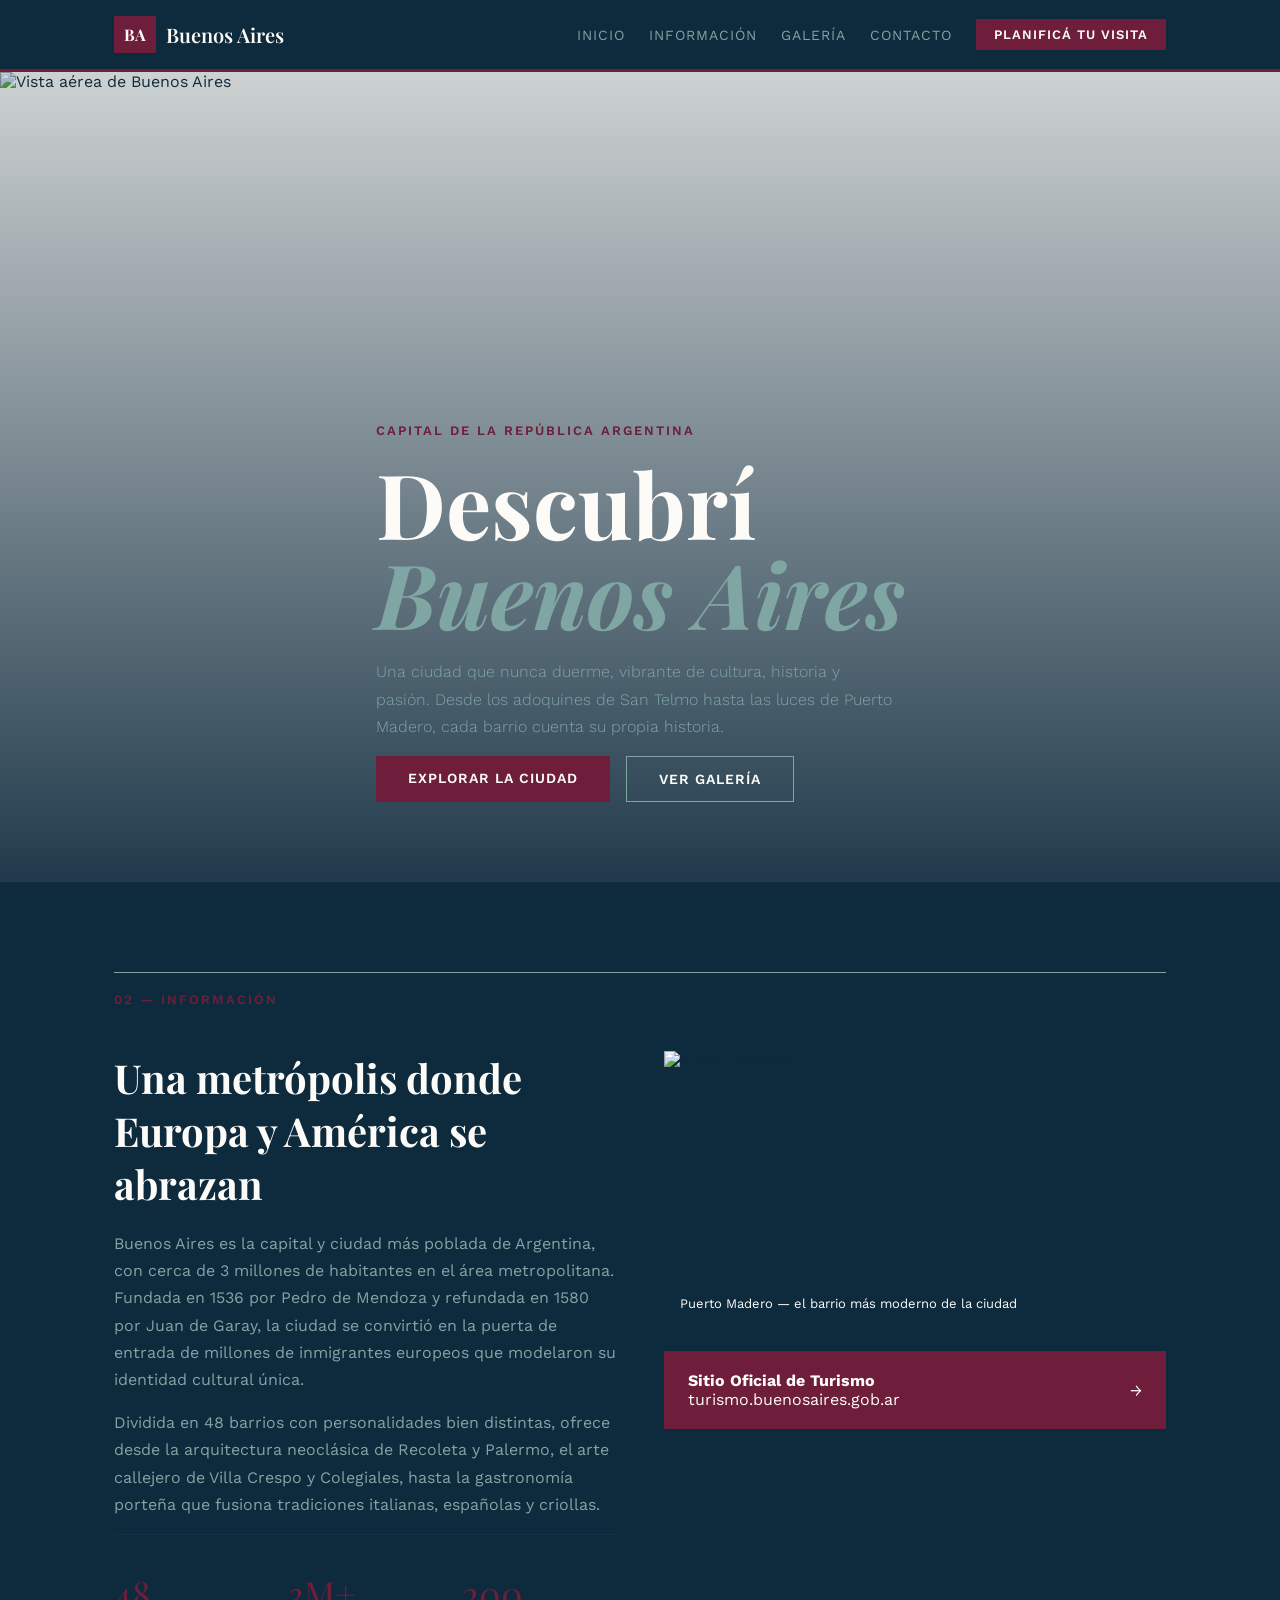
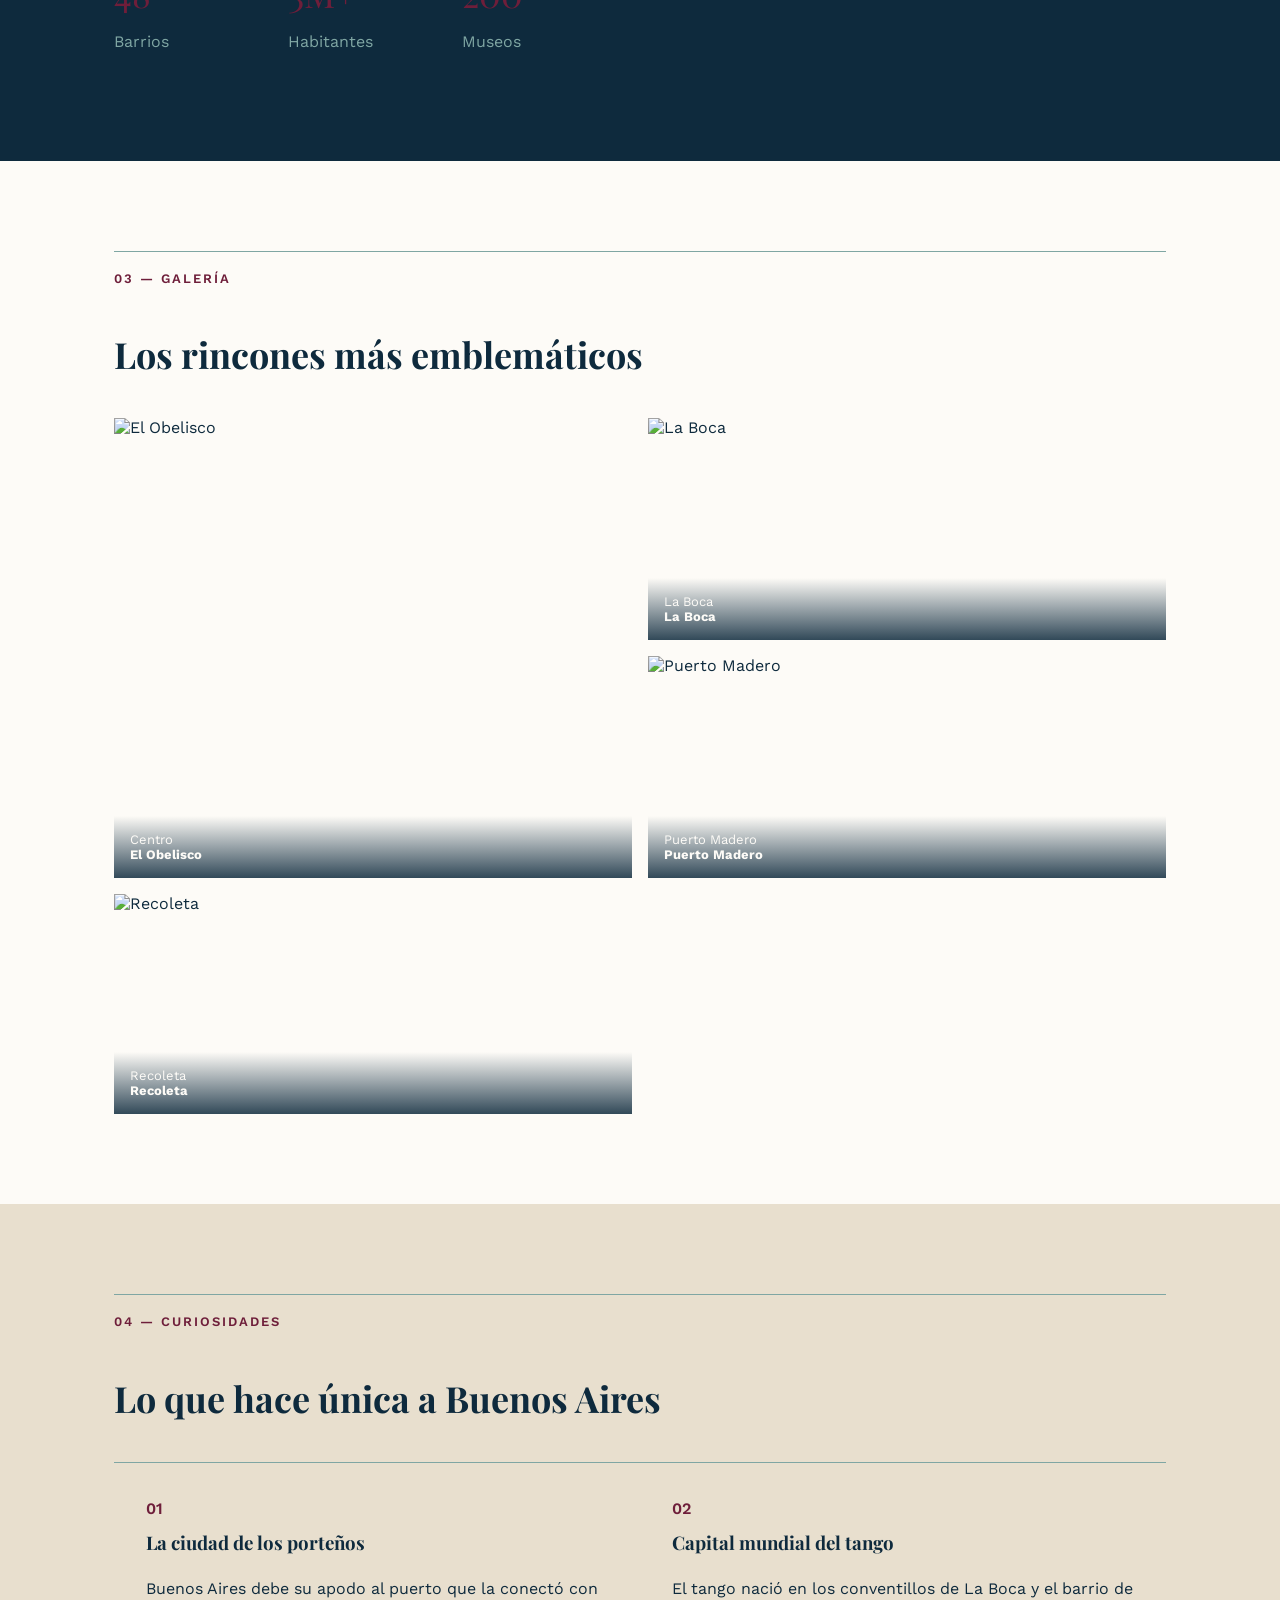
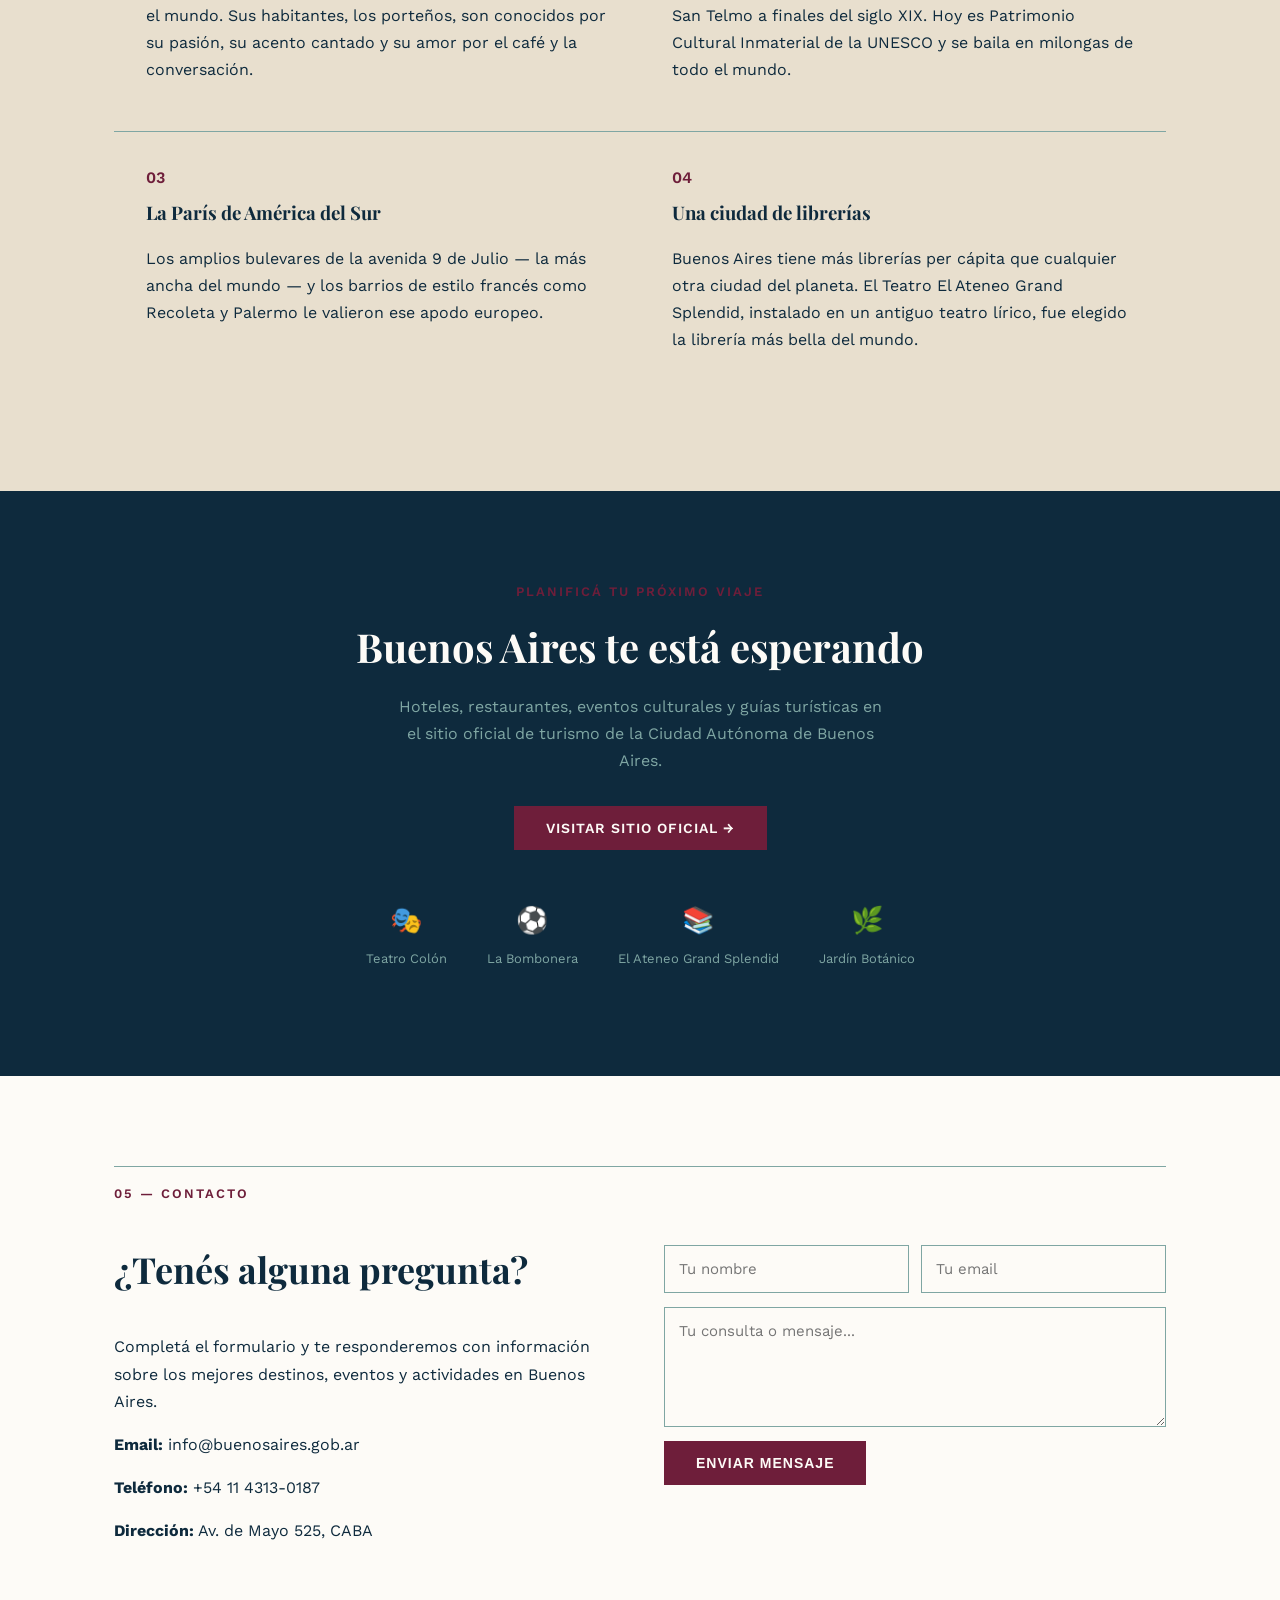
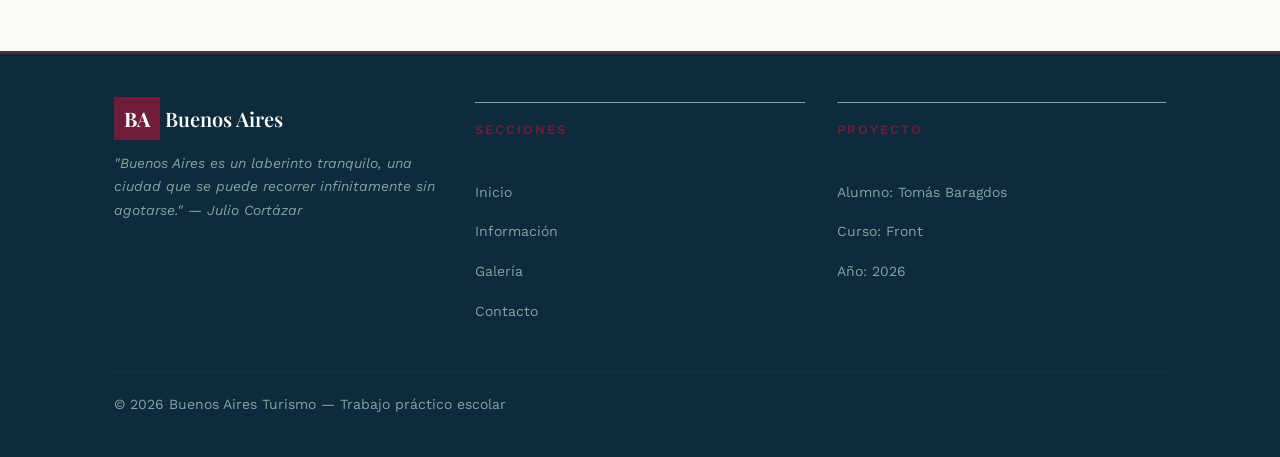
==== index.html @ 67f2b62b "Rename index (1).html to index.html" ====
<!doctype html>
<html lang="es">
<head>
  <meta charset="UTF-8" />
  <meta name="viewport" content="width=device-width, initial-scale=1.0" />
  <title>Buenos Aires - Descubrí la Capital Argentina</title>
  <link rel="stylesheet" href="styles.css" />
</head>
<body>


  <header id="inicio">
    <div class="contenedor barra">
      <a href="#inicio" class="logo">
        <span class="logo-icono">BA</span>
        <span class="logo-texto">Buenos Aires</span>
      </a>

      <nav>
        <a href="#inicio">Inicio</a>
        <a href="#informacion">Información</a>
        <a href="#galeria">Galería</a>
        <a href="#contacto">Contacto</a>
        <a href="https://turismo.buenosaires.gob.ar" target="_blank" class="boton boton-chico">Planificá tu visita</a>
      </nav>
    </div>
  </header>


  <section class="hero">
    <img src="https://images.unsplash.com/photo-1737141742481-08294fba93f8?w=1600&h=900&fit=crop&auto=format" alt="Vista aérea de Buenos Aires" class="hero-img" />
    <div class="hero-oscuro"></div>
    <div class="contenedor hero-texto">
      <p class="etiqueta">Capital de la República Argentina</p>
      <h1>Descubrí<br /><em>Buenos Aires</em></h1>
      <p class="texto-claro">Una ciudad que nunca duerme, vibrante de cultura, historia y pasión. Desde los adoquines de San Telmo hasta las luces de Puerto Madero, cada barrio cuenta su propia historia.</p>
      <div class="botones">
        <a href="#informacion" class="boton">Explorar la ciudad</a>
        <a href="#galeria" class="boton boton-borde">Ver galería</a>
      </div>
    </div>
  </section>


  <section id="informacion" class="seccion fondo-oscuro">
    <div class="contenedor">
      <p class="numero-seccion">02 — Información</p>
      <div class="columnas">
        <div>
          <h2 class="titulo-claro">Una metrópolis donde Europa y América se abrazan</h2>
          <p class="texto-claro">Buenos Aires es la capital y ciudad más poblada de Argentina, con cerca de 3 millones de habitantes en el área metropolitana. Fundada en 1536 por Pedro de Mendoza y refundada en 1580 por Juan de Garay, la ciudad se convirtió en la puerta de entrada de millones de inmigrantes europeos que modelaron su identidad cultural única.</p>
          <p class="texto-claro">Dividida en 48 barrios con personalidades bien distintas, ofrece desde la arquitectura neoclásica de Recoleta y Palermo, el arte callejero de Villa Crespo y Colegiales, hasta la gastronomía porteña que fusiona tradiciones italianas, españolas y criollas.</p>

          <div class="estadisticas">
            <div><p class="numero-grande">48</p><p class="texto-claro">Barrios</p></div>
            <div><p class="numero-grande">3M+</p><p class="texto-claro">Habitantes</p></div>
            <div><p class="numero-grande">200</p><p class="texto-claro">Museos</p></div>
          </div>
        </div>

        <div>
          <div class="foto-con-texto">
            <img src="https://images.unsplash.com/photo-1611865422861-391cf5f3ba49?w=700&h=460&fit=crop&auto=format" alt="Puerto Madero" />
            <p>Puerto Madero — el barrio más moderno de la ciudad</p>
          </div>
          <a href="https://turismo.buenosaires.gob.ar" target="_blank" class="enlace-destacado">
            <span>
              <strong>Sitio Oficial de Turismo</strong><br />
              turismo.buenosaires.gob.ar
            </span>
            <span>→</span>
          </a>
        </div>
      </div>
    </div>
  </section>


  <section id="galeria" class="seccion fondo-claro">
    <div class="contenedor">
      <p class="numero-seccion">03 — Galería</p>
      <h2 class="titulo-oscuro">Los rincones más emblemáticos</h2>

      <div class="galeria">
        <figure class="galeria-grande">
          <img src="https://images.unsplash.com/photo-1679417302631-7a8998864de6?w=600&h=400&fit=crop&auto=format" alt="El Obelisco" />
          <figcaption>Centro<br /><strong>El Obelisco</strong></figcaption>
        </figure>
        <figure>
          <img src="https://images.unsplash.com/photo-1679417302656-9b5170584526?w=600&h=400&fit=crop&auto=format" alt="La Boca" />
          <figcaption>La Boca<br /><strong>La Boca</strong></figcaption>
        </figure>
        <figure>
          <img src="https://images.unsplash.com/photo-1611865422861-391cf5f3ba49?w=600&h=400&fit=crop&auto=format" alt="Puerto Madero" />
          <figcaption>Puerto Madero<br /><strong>Puerto Madero</strong></figcaption>
        </figure>
        <figure>
          <img src="https://images.unsplash.com/photo-1612311081356-154a3a7b0018?w=600&h=400&fit=crop&auto=format" alt="Recoleta" />
          <figcaption>Recoleta<br /><strong>Recoleta</strong></figcaption>
        </figure>
      </div>
    </div>
  </section>


  <section class="seccion fondo-card">
    <div class="contenedor">
      <p class="numero-seccion">04 — Curiosidades</p>
      <h2 class="titulo-oscuro">Lo que hace única a Buenos Aires</h2>

      <div class="curiosidades">
        <div class="curiosidad">
          <p class="numero-chico">01</p>
          <h3>La ciudad de los porteños</h3>
          <p>Buenos Aires debe su apodo al puerto que la conectó con el mundo. Sus habitantes, los porteños, son conocidos por su pasión, su acento cantado y su amor por el café y la conversación.</p>
        </div>
        <div class="curiosidad">
          <p class="numero-chico">02</p>
          <h3>Capital mundial del tango</h3>
          <p>El tango nació en los conventillos de La Boca y el barrio de San Telmo a finales del siglo XIX. Hoy es Patrimonio Cultural Inmaterial de la UNESCO y se baila en milongas de todo el mundo.</p>
        </div>
        <div class="curiosidad">
          <p class="numero-chico">03</p>
          <h3>La París de América del Sur</h3>
          <p>Los amplios bulevares de la avenida 9 de Julio — la más ancha del mundo — y los barrios de estilo francés como Recoleta y Palermo le valieron ese apodo europeo.</p>
        </div>
        <div class="curiosidad">
          <p class="numero-chico">04</p>
          <h3>Una ciudad de librerías</h3>
          <p>Buenos Aires tiene más librerías per cápita que cualquier otra ciudad del planeta. El Teatro El Ateneo Grand Splendid, instalado en un antiguo teatro lírico, fue elegido la librería más bella del mundo.</p>
        </div>
      </div>
    </div>
  </section>


  <section class="seccion fondo-oscuro centrado">
    <div class="contenedor">
      <p class="etiqueta">Planificá tu próximo viaje</p>
      <h2 class="titulo-claro">Buenos Aires te está esperando</h2>
      <p class="texto-claro">Hoteles, restaurantes, eventos culturales y guías turísticas en el sitio oficial de turismo de la Ciudad Autónoma de Buenos Aires.</p>
      <a href="https://turismo.buenosaires.gob.ar" target="_blank" class="boton">Visitar sitio oficial →</a>

      <div class="lugares">
        <div><p>🎭</p><p>Teatro Colón</p></div>
        <div><p>⚽</p><p>La Bombonera</p></div>
        <div><p>📚</p><p>El Ateneo Grand Splendid</p></div>
        <div><p>🌿</p><p>Jardín Botánico</p></div>
      </div>
    </div>
  </section>


  <section id="contacto" class="seccion fondo-claro">
    <div class="contenedor">
      <p class="numero-seccion">05 — Contacto</p>
      <div class="columnas">
        <div>
          <h2 class="titulo-oscuro">¿Tenés alguna pregunta?</h2>
          <p>Completá el formulario y te responderemos con información sobre los mejores destinos, eventos y actividades en Buenos Aires.</p>
          <p><strong>Email:</strong> info@buenosaires.gob.ar</p>
          <p><strong>Teléfono:</strong> +54 11 4313-0187</p>
          <p><strong>Dirección:</strong> Av. de Mayo 525, CABA</p>
        </div>

        <form>
          <div class="form-fila">
            <input type="text" placeholder="Tu nombre" required />
            <input type="email" placeholder="Tu email" required />
          </div>
          <textarea placeholder="Tu consulta o mensaje..." rows="5" required></textarea>
          <button type="submit" class="boton">Enviar mensaje</button>
        </form>
      </div>
    </div>
  </section>


  <footer>
    <div class="contenedor">
      <div class="columnas-3">
        <div>
          <p class="logo-texto"><span class="logo-icono">BA</span> Buenos Aires</p>
          <p class="texto-claro"><em>"Buenos Aires es un laberinto tranquilo, una ciudad que se puede recorrer infinitamente sin agotarse." — Julio Cortázar</em></p>
        </div>
        <div>
          <p class="numero-seccion">Secciones</p>
          <p><a href="#inicio">Inicio</a></p>
          <p><a href="#informacion">Información</a></p>
          <p><a href="#galeria">Galería</a></p>
          <p><a href="#contacto">Contacto</a></p>
        </div>
        <div>
          <p class="numero-seccion">Proyecto</p>
          <p class="texto-claro">Alumno: Tomás Baragdos</p>
          <p class="texto-claro">Curso: Front</p>
          <p class="texto-claro">Año: 2026</p>
        </div>
      </div>
      <hr />
      <p class="texto-claro">© 2026 Buenos Aires Turismo — Trabajo práctico escolar</p>
    </div>
  </footer>

</body>
</html>
---- styles.css ----
@import url('https://fonts.googleapis.com/css2?family=Playfair+Display:ital,wght@0,700;0,900;1,400&family=Work+Sans:wght@400;500;600&display=swap');

/* colores del sitio */
:root {
  --azul: #0E2A3D;
  --vino: #6E1E3A;
  --verde: #7FA6A3;
  --crema: #FDFBF7;
  --card: #E8DFCE;
}

* { box-sizing: border-box; }

body {
  margin: 0;
  font-family: 'Work Sans', sans-serif;
  background: var(--crema);
  color: var(--azul);
}

h1, h2, h3 {
  font-family: 'Playfair Display', serif;
  margin: 0 0 20px;
}

p { line-height: 1.7; margin: 0 0 16px; }

a { text-decoration: none; color: inherit; }

img { max-width: 100%; display: block; }

.contenedor {
  max-width: 1100px;
  margin: 0 auto;
  padding: 0 24px;
}

/* textos reutilizables */
.texto-claro { color: var(--verde); }
.titulo-claro { color: var(--crema); font-size: 40px; }
.titulo-oscuro { color: var(--azul); font-size: 36px; margin-bottom: 40px; }
.etiqueta {
  color: var(--vino);
  text-transform: uppercase;
  letter-spacing: 2px;
  font-size: 13px;
  font-weight: 600;
}
.numero-seccion {
  color: var(--vino);
  text-transform: uppercase;
  letter-spacing: 2px;
  font-size: 13px;
  font-weight: 600;
  border-top: 1px solid var(--verde);
  padding-top: 16px;
  margin-bottom: 40px;
}

/* botones */
.boton {
  display: inline-block;
  background: var(--vino);
  color: var(--crema);
  padding: 14px 32px;
  text-transform: uppercase;
  letter-spacing: 1px;
  font-size: 14px;
  font-weight: 600;
  border: none;
  cursor: pointer;
}
.boton:hover { background: #521630; }
.boton-borde {
  background: transparent;
  border: 1px solid var(--verde);
}
.boton-chico { padding: 8px 18px; font-size: 13px; }

/* encabezado */
header {
  background: var(--azul);
  border-bottom: 3px solid var(--vino);
  position: sticky;
  top: 0;
  z-index: 100;
}
.barra {
  display: flex;
  align-items: center;
  justify-content: space-between;
  padding: 16px 24px;
  flex-wrap: wrap;
  gap: 12px;
}
.logo { display: flex; align-items: center; gap: 10px; }
.logo-icono {
  background: var(--vino);
  color: var(--crema);
  font-family: 'Playfair Display', serif;
  font-weight: 700;
  padding: 8px 10px;
}
.logo-texto {
  color: var(--crema);
  font-family: 'Playfair Display', serif;
  font-size: 20px;
  font-weight: 600;
}
nav {
  display: flex;
  align-items: center;
  gap: 24px;
  flex-wrap: wrap;
}
nav a {
  color: var(--verde);
  text-transform: uppercase;
  font-size: 14px;
  letter-spacing: 1px;
}
nav a:hover { color: var(--crema); }

/* portada */
.hero {
  position: relative;
  min-height: 90vh;
  display: flex;
  align-items: flex-end;
  overflow: hidden;
}
.hero-img {
  position: absolute;
  inset: 0;
  width: 100%;
  height: 100%;
  object-fit: cover;
}
.hero-oscuro {
  position: absolute;
  inset: 0;
  background: linear-gradient(to top, rgba(14,42,61,0.92), rgba(14,42,61,0.2));
}
.hero-texto {
  position: relative;
  padding: 120px 24px 80px;
}
.hero-texto h1 {
  color: var(--crema);
  font-size: clamp(44px, 8vw, 90px);
  line-height: 1;
}
.hero-texto em { color: var(--verde); font-style: italic; }
.hero-texto .texto-claro { max-width: 520px; font-weight: 300; }
.botones { display: flex; gap: 16px; flex-wrap: wrap; }

/* secciones generales */
.seccion { padding: 90px 0; }
.fondo-oscuro { background: var(--azul); }
.fondo-claro { background: var(--crema); }
.fondo-card { background: var(--card); }
.centrado { text-align: center; }
.centrado .texto-claro { max-width: 500px; margin: 0 auto 32px; }

.columnas {
  display: grid;
  grid-template-columns: 1fr;
  gap: 48px;
}
.columnas-3 {
  display: grid;
  grid-template-columns: 1fr;
  gap: 32px;
  margin-bottom: 32px;
}
@media (min-width: 768px) {
  .columnas { grid-template-columns: 1fr 1fr; }
  .columnas-3 { grid-template-columns: 1fr 1fr 1fr; }
}

/* información */
.estadisticas {
  display: grid;
  grid-template-columns: repeat(3, 1fr);
  gap: 20px;
  border-top: 1px solid #163248;
  padding-top: 28px;
}
.numero-grande {
  font-family: 'Playfair Display', serif;
  color: var(--vino);
  font-size: 36px;
  margin-bottom: 4px;
}
.foto-con-texto { position: relative; margin-bottom: 20px; }
.foto-con-texto img { width: 100%; height: 280px; object-fit: cover; }
.foto-con-texto p {
  position: absolute;
  bottom: 0; left: 0; right: 0;
  margin: 0;
  padding: 16px;
  color: var(--crema);
  background: linear-gradient(to top, rgba(14,42,61,0.9), transparent);
  font-size: 13px;
}
.enlace-destacado {
  display: flex;
  justify-content: space-between;
  align-items: center;
  background: var(--vino);
  color: var(--crema);
  padding: 20px 24px;
}
.enlace-destacado:hover { background: #521630; }

/* galería */
.galeria {
  display: grid;
  grid-template-columns: 1fr;
  gap: 16px;
}
@media (min-width: 768px) {
  .galeria { grid-template-columns: 1fr 1fr; }
}
.galeria figure {
  position: relative;
  margin: 0;
  overflow: hidden;
}
.galeria img { width: 100%; height: 220px; object-fit: cover; }
.galeria-grande { grid-row: span 2; }
.galeria-grande img { height: 100%; min-height: 460px; }
.galeria figcaption {
  position: absolute;
  bottom: 0; left: 0; right: 0;
  padding: 16px;
  color: var(--crema);
  background: linear-gradient(to top, rgba(14,42,61,0.85), transparent);
  font-size: 13px;
}

/* curiosidades */
.curiosidades {
  display: grid;
  grid-template-columns: 1fr;
}
@media (min-width: 768px) {
  .curiosidades { grid-template-columns: 1fr 1fr; }
}
.curiosidad {
  padding: 32px;
  border-top: 1px solid var(--verde);
}
.curiosidad:hover { background: #ddd5c2; }
.numero-chico { color: var(--vino); font-weight: 600; margin-bottom: 8px; }

/* cta lugares */
.lugares {
  display: flex;
  justify-content: center;
  gap: 40px;
  flex-wrap: wrap;
  margin-top: 48px;
}
.lugares p:first-child { font-size: 26px; margin-bottom: 6px; }
.lugares p:last-child { color: var(--verde); font-size: 13px; }

/* contacto */
form { display: flex; flex-direction: column; gap: 14px; }
.form-fila { display: grid; grid-template-columns: 1fr 1fr; gap: 12px; }
input, textarea {
  padding: 14px;
  border: 1px solid var(--verde);
  background: transparent;
  font-family: inherit;
  font-size: 15px;
  color: var(--azul);
}
form .boton { align-self: flex-start; }

/* pie de página */
footer {
  background: var(--azul);
  border-top: 3px solid var(--vino);
  padding: 48px 0 24px;
}
footer p, footer a { color: var(--verde); font-size: 14px; }
footer a:hover { color: var(--crema); }
footer hr { border: none; border-top: 1px solid #163248; margin-bottom: 20px; }
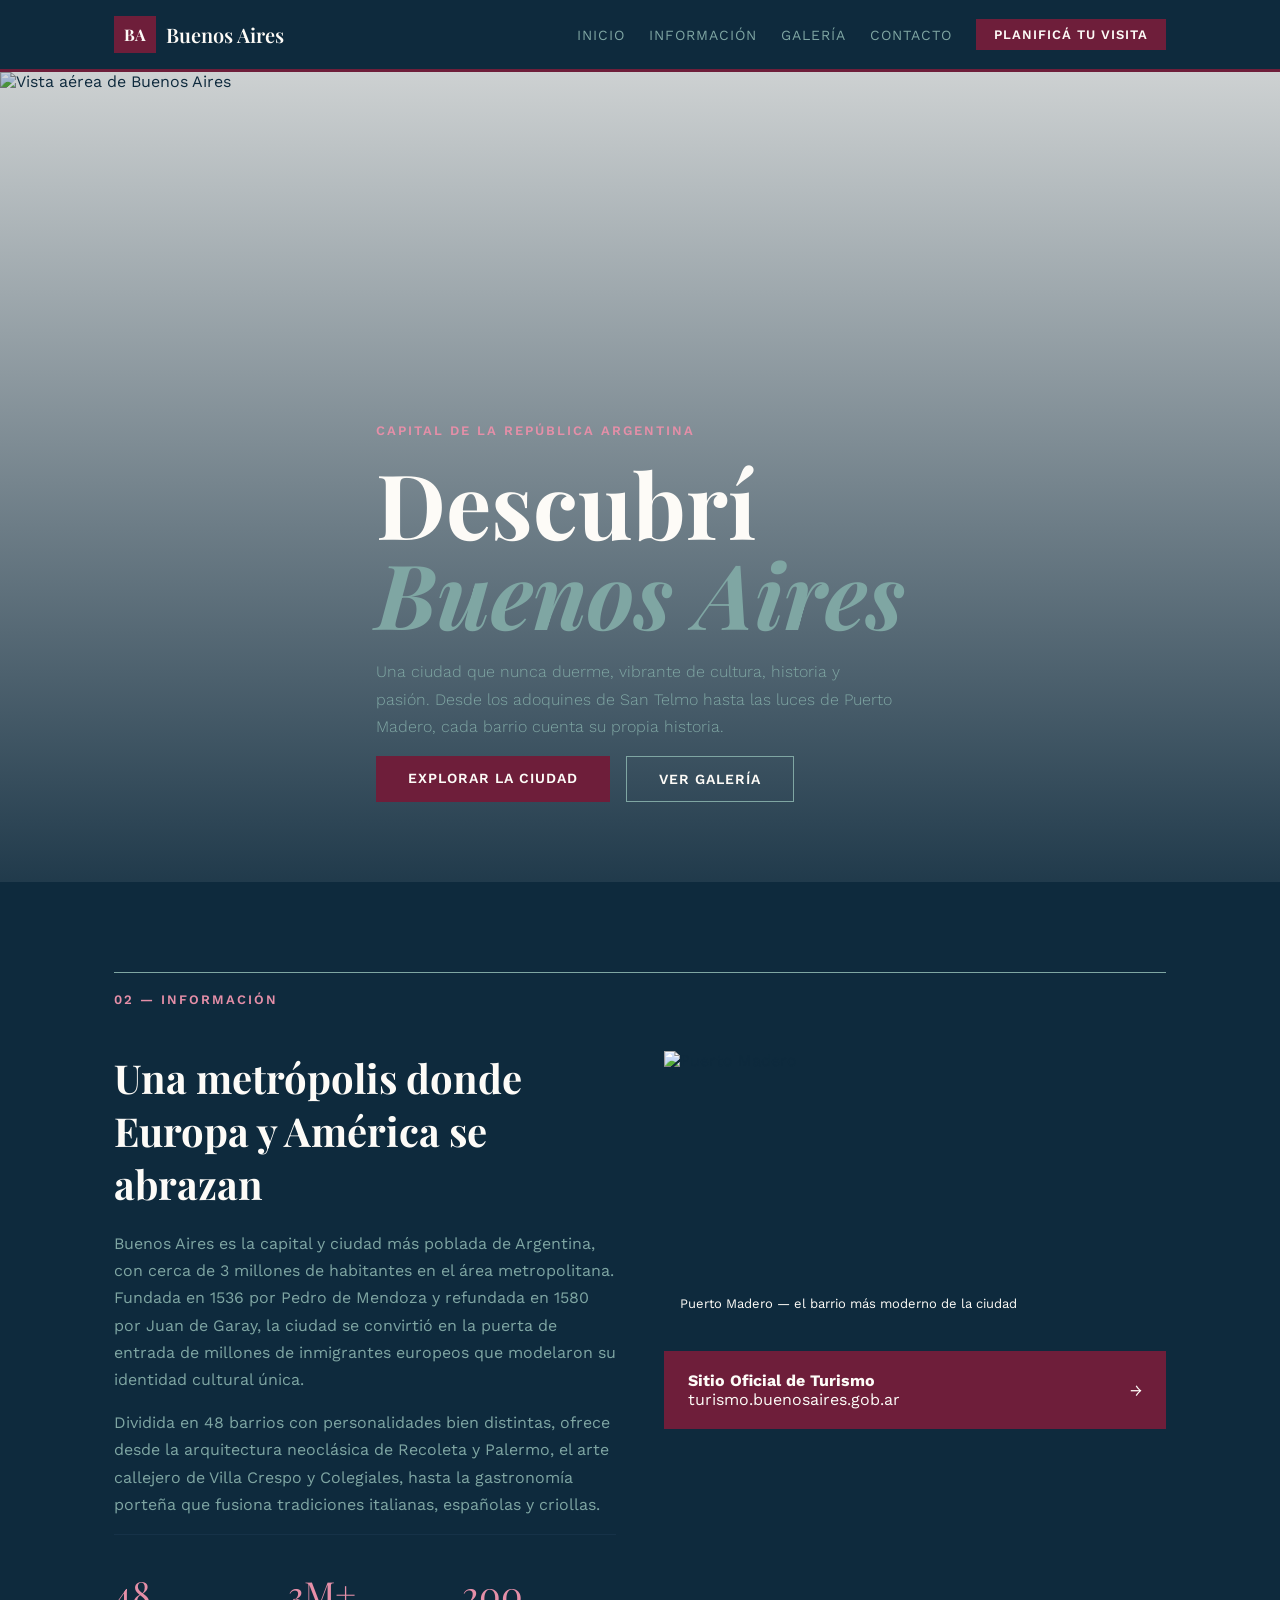
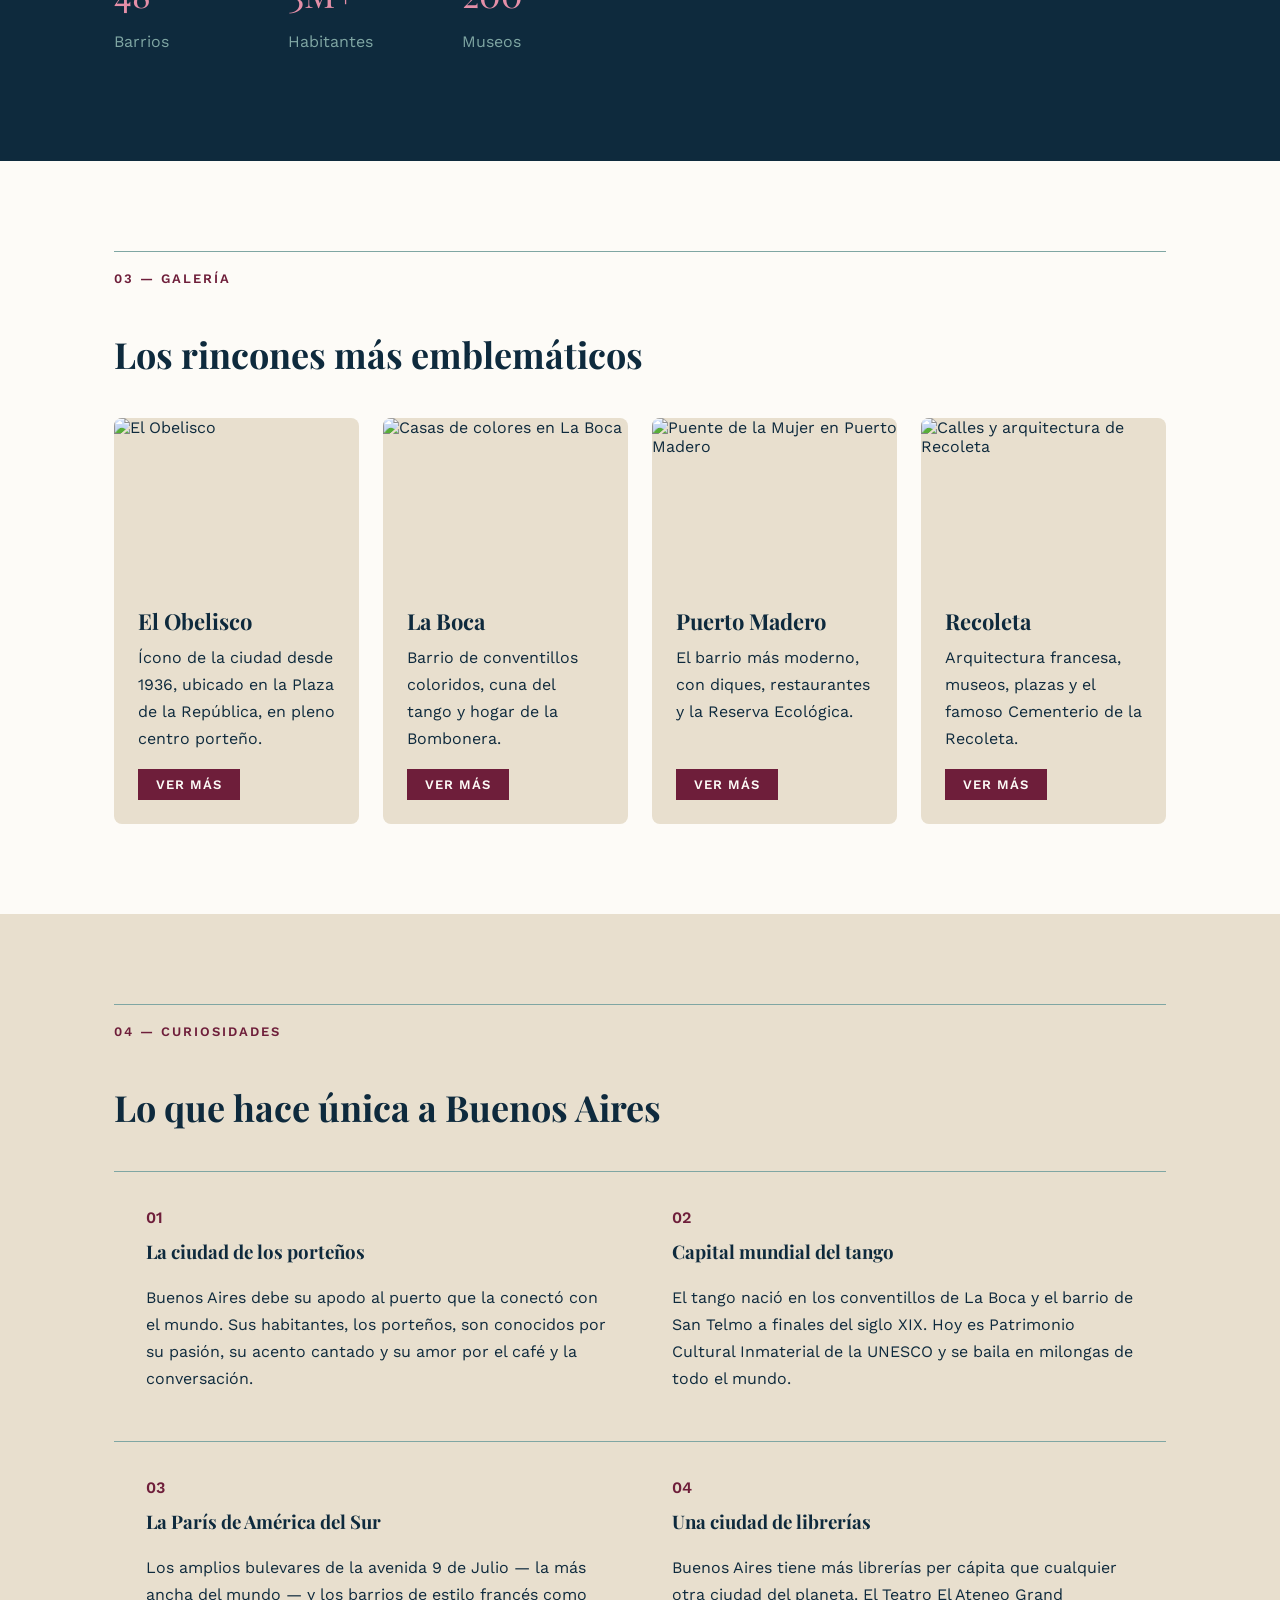
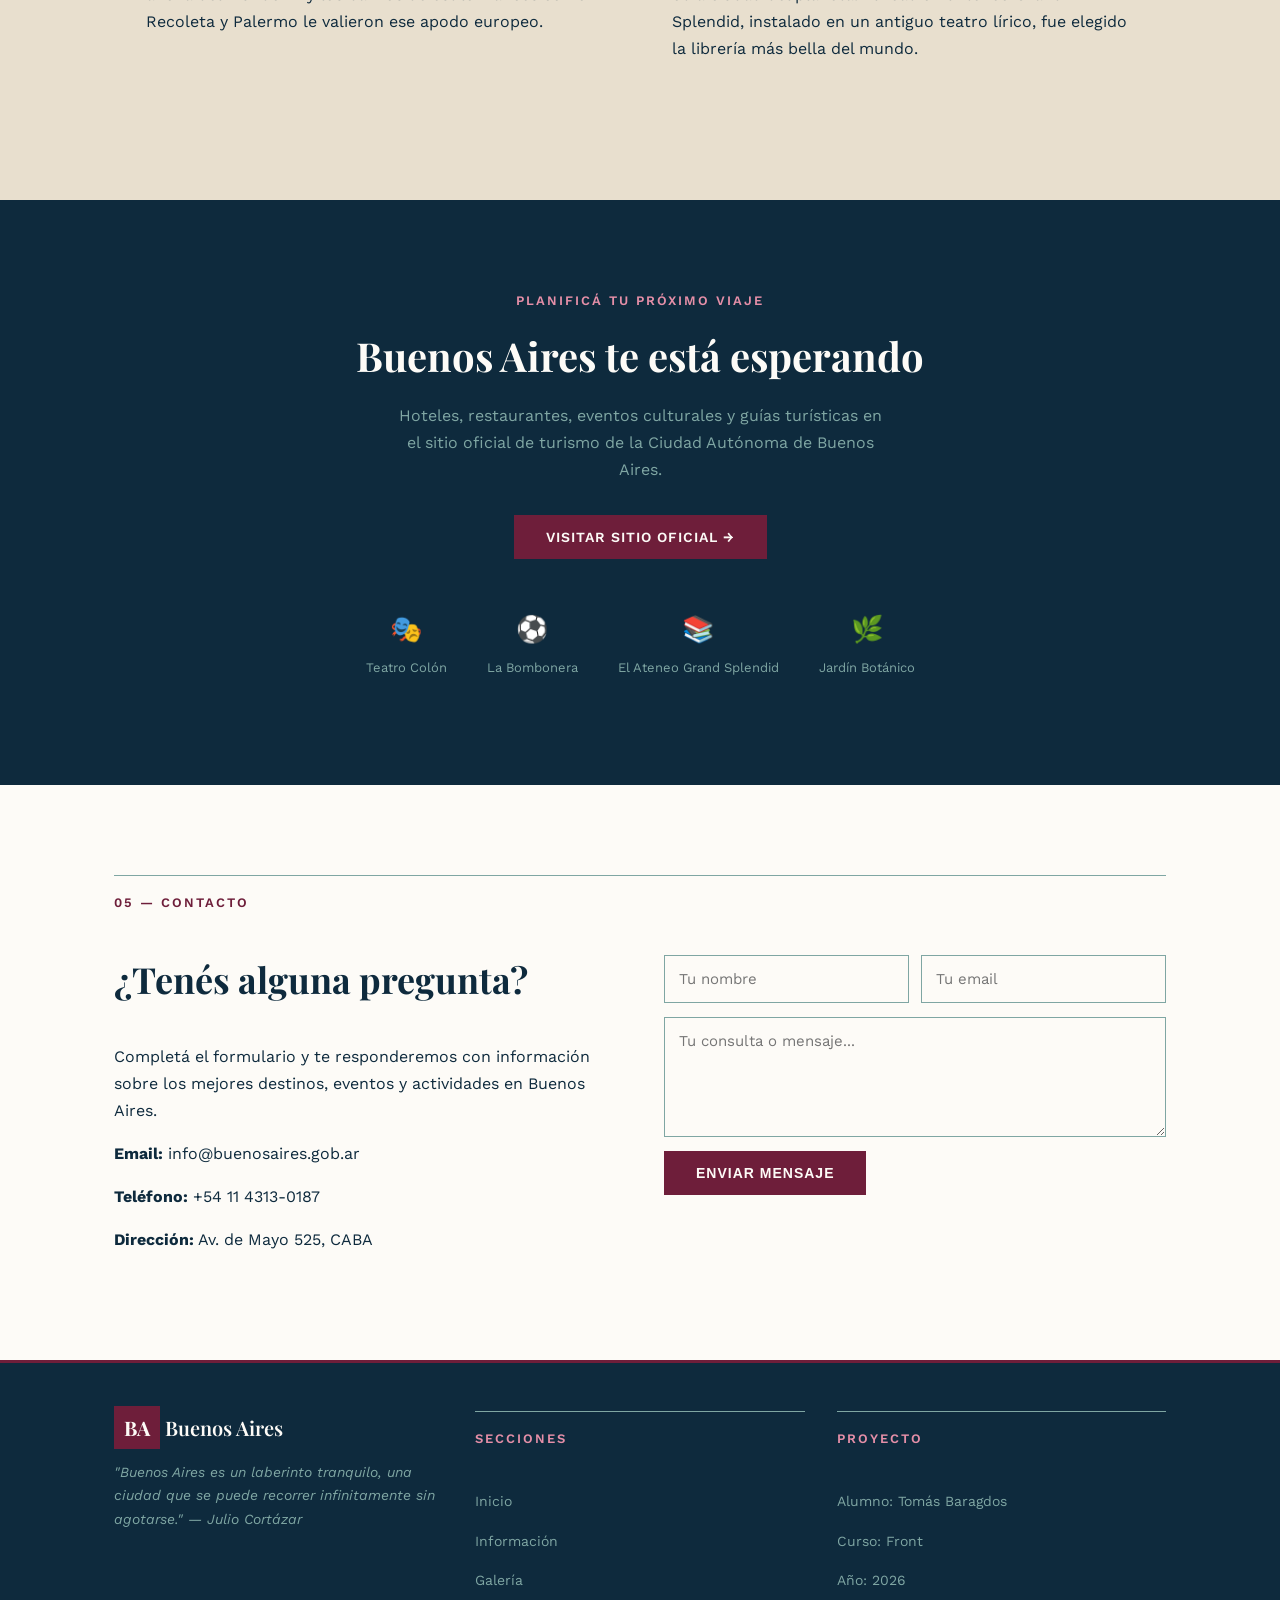
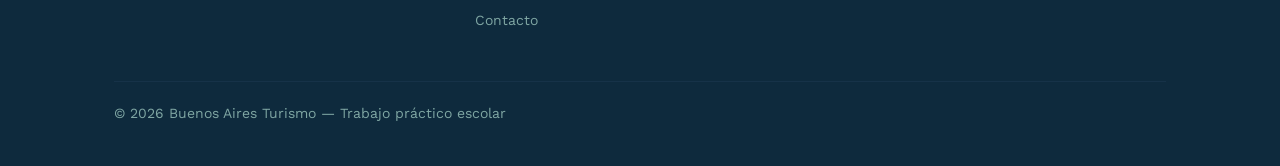
==== commit 49d57805: "Add complete cards, CSS variables and contrast fixes Co-authored-by: Copilot <223556219+Copilot@user" ====
--- a/index.html
+++ b/index.html
@@ -81,23 +81,39 @@
       <p class="numero-seccion">03 — Galería</p>
       <h2 class="titulo-oscuro">Los rincones más emblemáticos</h2>
 
-      <div class="galeria">
-        <figure class="galeria-grande">
-          <img src="https://images.unsplash.com/photo-1679417302631-7a8998864de6?w=600&h=400&fit=crop&auto=format" alt="El Obelisco" />
-          <figcaption>Centro<br /><strong>El Obelisco</strong></figcaption>
-        </figure>
-        <figure>
-          <img src="https://images.unsplash.com/photo-1679417302656-9b5170584526?w=600&h=400&fit=crop&auto=format" alt="La Boca" />
-          <figcaption>La Boca<br /><strong>La Boca</strong></figcaption>
-        </figure>
-        <figure>
-          <img src="https://images.unsplash.com/photo-1611865422861-391cf5f3ba49?w=600&h=400&fit=crop&auto=format" alt="Puerto Madero" />
-          <figcaption>Puerto Madero<br /><strong>Puerto Madero</strong></figcaption>
-        </figure>
-        <figure>
-          <img src="https://images.unsplash.com/photo-1612311081356-154a3a7b0018?w=600&h=400&fit=crop&auto=format" alt="Recoleta" />
-          <figcaption>Recoleta<br /><strong>Recoleta</strong></figcaption>
-        </figure>
+      <div class="tarjetas">
+        <article class="tarjeta">
+          <img src="https://images.unsplash.com/photo-1679417302631-7a8998864de6?w=600&h=400&fit=crop&auto=format" alt="El Obelisco" class="tarjeta-img" />
+          <div class="tarjeta-cuerpo">
+            <h3>El Obelisco</h3>
+            <p>Ícono de la ciudad desde 1936, ubicado en la Plaza de la República, en pleno centro porteño.</p>
+            <a href="https://turismo.buenosaires.gob.ar" target="_blank" rel="noopener" class="boton boton-chico">Ver más</a>
+          </div>
+        </article>
+        <article class="tarjeta">
+          <img src="https://images.unsplash.com/photo-1679417302656-9b5170584526?w=600&h=400&fit=crop&auto=format" alt="Casas de colores en La Boca" class="tarjeta-img" />
+          <div class="tarjeta-cuerpo">
+            <h3>La Boca</h3>
+            <p>Barrio de conventillos coloridos, cuna del tango y hogar de la Bombonera.</p>
+            <a href="https://turismo.buenosaires.gob.ar" target="_blank" rel="noopener" class="boton boton-chico">Ver más</a>
+          </div>
+        </article>
+        <article class="tarjeta">
+          <img src="https://images.unsplash.com/photo-1611865422861-391cf5f3ba49?w=600&h=400&fit=crop&auto=format" alt="Puente de la Mujer en Puerto Madero" class="tarjeta-img" />
+          <div class="tarjeta-cuerpo">
+            <h3>Puerto Madero</h3>
+            <p>El barrio más moderno, con diques, restaurantes y la Reserva Ecológica.</p>
+            <a href="https://turismo.buenosaires.gob.ar" target="_blank" rel="noopener" class="boton boton-chico">Ver más</a>
+          </div>
+        </article>
+        <article class="tarjeta">
+          <img src="https://images.unsplash.com/photo-1612311081356-154a3a7b0018?w=600&h=400&fit=crop&auto=format" alt="Calles y arquitectura de Recoleta" class="tarjeta-img" />
+          <div class="tarjeta-cuerpo">
+            <h3>Recoleta</h3>
+            <p>Arquitectura francesa, museos, plazas y el famoso Cementerio de la Recoleta.</p>
+            <a href="https://turismo.buenosaires.gob.ar" target="_blank" rel="noopener" class="boton boton-chico">Ver más</a>
+          </div>
+        </article>
       </div>
     </div>
   </section>
--- a/styles.css
+++ b/styles.css
@@ -7,19 +7,31 @@
   --verde: #7FA6A3;
   --crema: #FDFBF7;
   --card: #E8DFCE;
+  --vino-oscuro: #521630;
+  --acento-claro: #E58FA8; /* vino legible sobre fondo azul */
+  --borde-oscuro: #163248;
+
+  --fuente-titulo: 'Playfair Display', serif;
+  --fuente-texto: 'Work Sans', sans-serif;
+
+  --espacio-s: 8px;
+  --espacio-m: 16px;
+  --espacio-l: 24px;
+  --espacio-xl: 48px;
+  --radio: 8px;
 }
 
 * { box-sizing: border-box; }
 
 body {
   margin: 0;
-  font-family: 'Work Sans', sans-serif;
+  font-family: var(--fuente-texto);
   background: var(--crema);
   color: var(--azul);
 }
 
 h1, h2, h3 {
-  font-family: 'Playfair Display', serif;
+  font-family: var(--fuente-titulo);
   margin: 0 0 20px;
 }
 
@@ -32,7 +44,7 @@
 .contenedor {
   max-width: 1100px;
   margin: 0 auto;
-  padding: 0 24px;
+  padding: 0 var(--espacio-l);
 }
 
 /* textos reutilizables */
@@ -57,6 +69,12 @@
   margin-bottom: 40px;
 }
 
+.fondo-oscuro .numero-seccion,
+.fondo-oscuro .etiqueta,
+.fondo-oscuro .numero-grande,
+footer .numero-seccion { color: var(--acento-claro); }
+.hero-texto .etiqueta { color: var(--acento-claro); }
+
 /* botones */
 .boton {
   display: inline-block;
@@ -70,7 +88,8 @@
   border: none;
   cursor: pointer;
 }
-.boton:hover { background: #521630; }
+.boton { transition: background 0.2s, transform 0.2s; }
+.boton:hover { background: var(--vino-oscuro); transform: translateY(-2px); }
 .boton-borde {
   background: transparent;
   border: 1px solid var(--verde);
@@ -97,13 +116,13 @@
 .logo-icono {
   background: var(--vino);
   color: var(--crema);
-  font-family: 'Playfair Display', serif;
+  font-family: var(--fuente-titulo);
   font-weight: 700;
   padding: 8px 10px;
 }
 .logo-texto {
   color: var(--crema);
-  font-family: 'Playfair Display', serif;
+  font-family: var(--fuente-titulo);
   font-size: 20px;
   font-weight: 600;
 }
@@ -183,11 +202,11 @@
   display: grid;
   grid-template-columns: repeat(3, 1fr);
   gap: 20px;
-  border-top: 1px solid #163248;
+  border-top: 1px solid var(--borde-oscuro);
   padding-top: 28px;
 }
 .numero-grande {
-  font-family: 'Playfair Display', serif;
+  font-family: var(--fuente-titulo);
   color: var(--vino);
   font-size: 36px;
   margin-bottom: 4px;
@@ -211,32 +230,38 @@
   color: var(--crema);
   padding: 20px 24px;
 }
-.enlace-destacado:hover { background: #521630; }
-
-/* galería */
-.galeria {
+.enlace-destacado:hover { background: var(--vino-oscuro); }
+
+/* tarjetas */
+.tarjetas {
   display: grid;
   grid-template-columns: 1fr;
-  gap: 16px;
-}
+  gap: var(--espacio-l);
+}
+.tarjeta {
+  display: flex;
+  flex-direction: column;
+  background: var(--card);
+  border-radius: var(--radio);
+  overflow: hidden;
+  transition: transform 0.2s, box-shadow 0.2s;
+}
+.tarjeta:hover { transform: translateY(-4px); box-shadow: 0 8px 20px rgba(14,42,61,0.2); }
+.tarjeta-img { width: 100%; aspect-ratio: 3 / 2; object-fit: cover; }
+.tarjeta-cuerpo {
+  display: flex;
+  flex-direction: column;
+  align-items: flex-start;
+  flex: 1;
+  padding: var(--espacio-l);
+}
+.tarjeta-cuerpo h3 { font-size: 22px; margin-bottom: var(--espacio-s); }
+.tarjeta-cuerpo p { flex: 1; }
 @media (min-width: 768px) {
-  .galeria { grid-template-columns: 1fr 1fr; }
-}
-.galeria figure {
-  position: relative;
-  margin: 0;
-  overflow: hidden;
-}
-.galeria img { width: 100%; height: 220px; object-fit: cover; }
-.galeria-grande { grid-row: span 2; }
-.galeria-grande img { height: 100%; min-height: 460px; }
-.galeria figcaption {
-  position: absolute;
-  bottom: 0; left: 0; right: 0;
-  padding: 16px;
-  color: var(--crema);
-  background: linear-gradient(to top, rgba(14,42,61,0.85), transparent);
-  font-size: 13px;
+  .tarjetas { grid-template-columns: 1fr 1fr; }
+}
+@media (min-width: 1024px) {
+  .tarjetas { grid-template-columns: repeat(4, 1fr); }
 }
 
 /* curiosidades */
@@ -267,7 +292,10 @@
 
 /* contacto */
 form { display: flex; flex-direction: column; gap: 14px; }
-.form-fila { display: grid; grid-template-columns: 1fr 1fr; gap: 12px; }
+.form-fila { display: grid; grid-template-columns: 1fr; gap: 12px; }
+@media (min-width: 768px) {
+  .form-fila { grid-template-columns: 1fr 1fr; }
+}
 input, textarea {
   padding: 14px;
   border: 1px solid var(--verde);
@@ -286,4 +314,4 @@
 }
 footer p, footer a { color: var(--verde); font-size: 14px; }
 footer a:hover { color: var(--crema); }
-footer hr { border: none; border-top: 1px solid #163248; margin-bottom: 20px; }
+footer hr { border: none; border-top: 1px solid var(--borde-oscuro); margin-bottom: 20px; }
